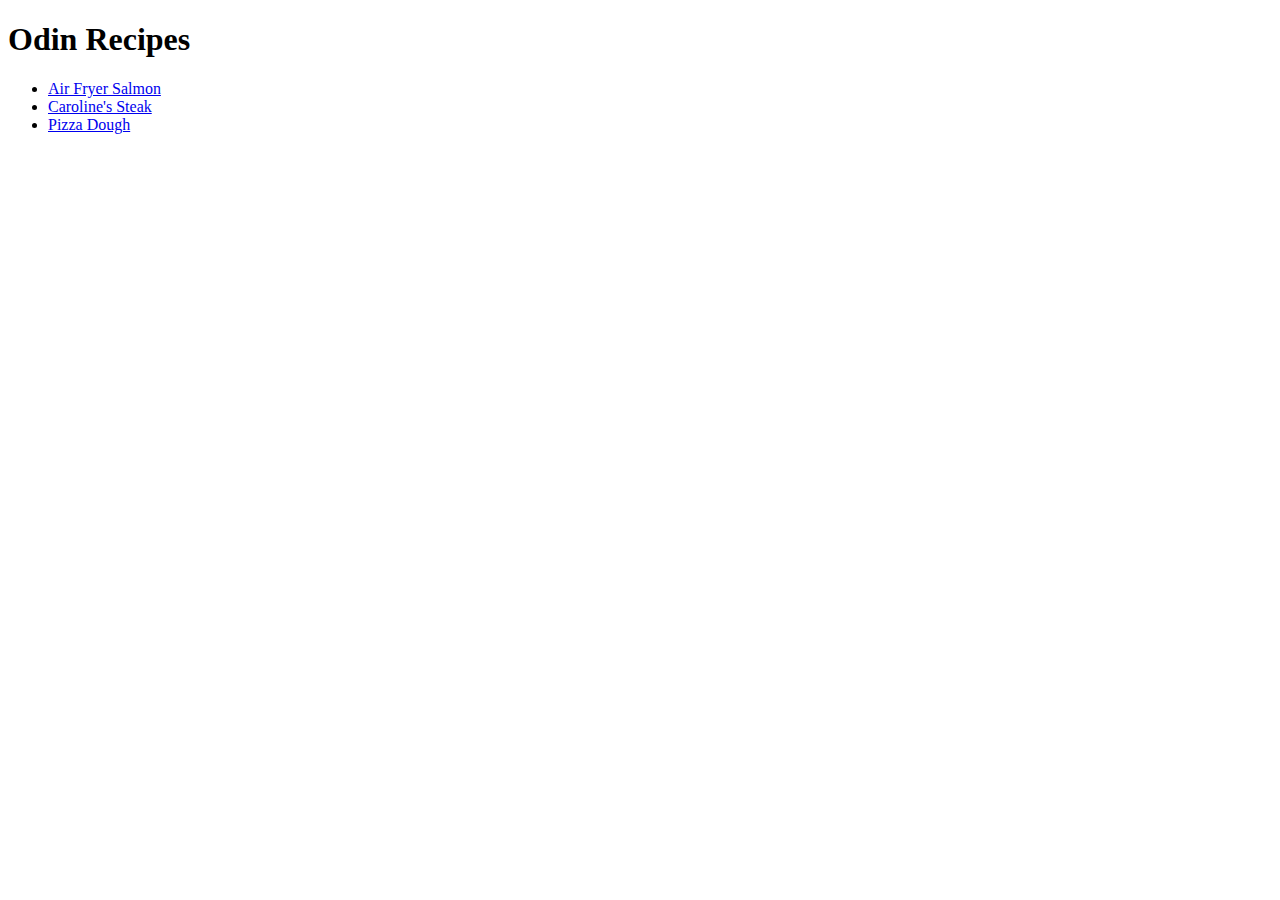
==== index.html @ e18250e6 "added three recipes to my site" ====
<!DOCTYPE html>
<html lang="en">
<head>
    <meta charset="UTF-8">
    <meta name="viewport" content="width=device-width, initial-scale=1.0">
    <title>Document</title>
</head>
<body>
    <h1>Odin Recipes</h1>
    <ul>
    <li><a href="recipes/AirFrySalmon.html">Air Fryer Salmon</a></li>
    <li><a href="recipes/Steak.html">Caroline's Steak</a></li>
    <li><a href="recipes/PizzaDough.html">Pizza Dough</a></li>
    </ul>
</body>
</html>
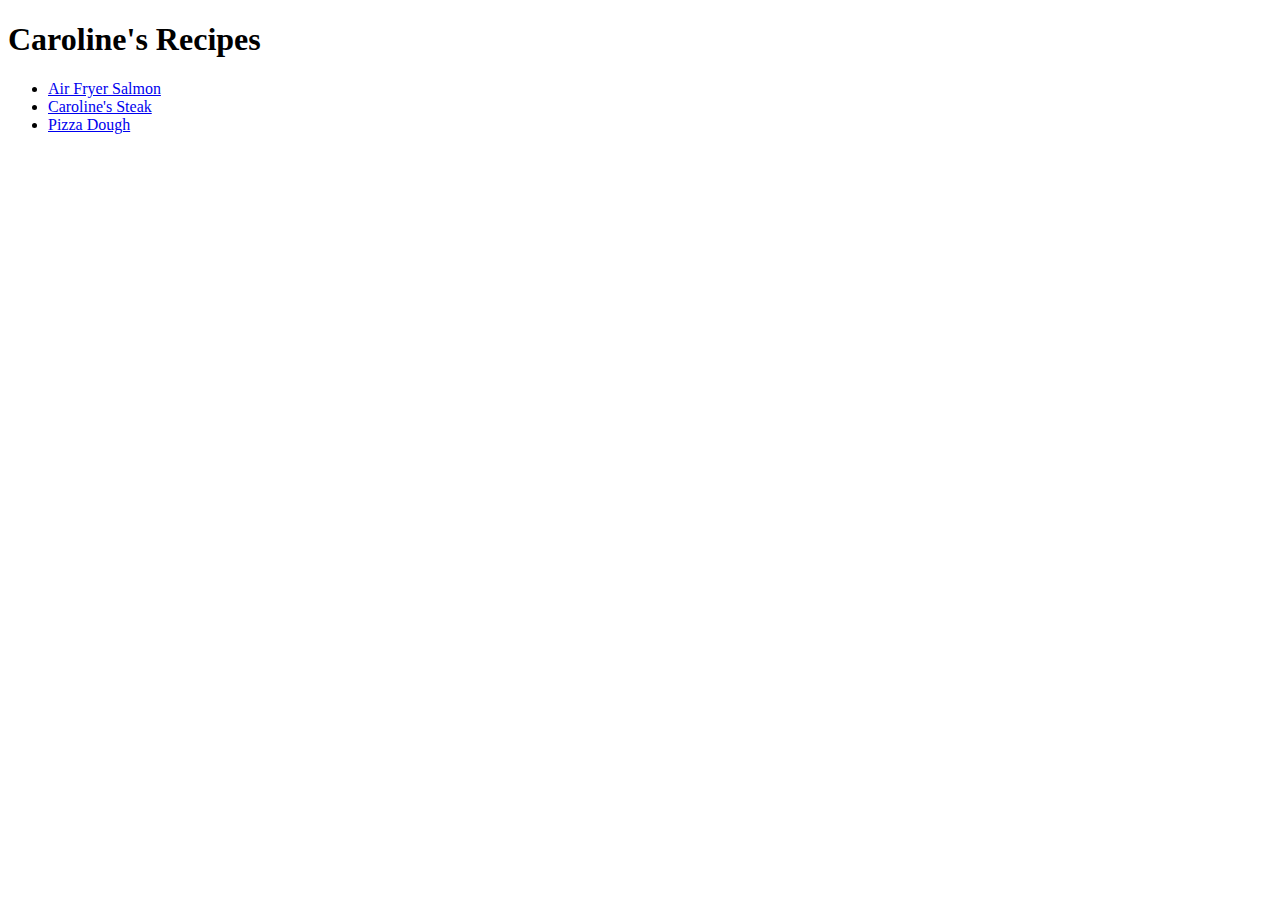
==== commit 968de8e5: "Changed site name" ====
--- a/index.html
+++ b/index.html
@@ -6,7 +6,7 @@
     <title>Document</title>
 </head>
 <body>
-    <h1>Odin Recipes</h1>
+    <h1>Caroline's Recipes</h1>
     <ul>
     <li><a href="recipes/AirFrySalmon.html">Air Fryer Salmon</a></li>
     <li><a href="recipes/Steak.html">Caroline's Steak</a></li>
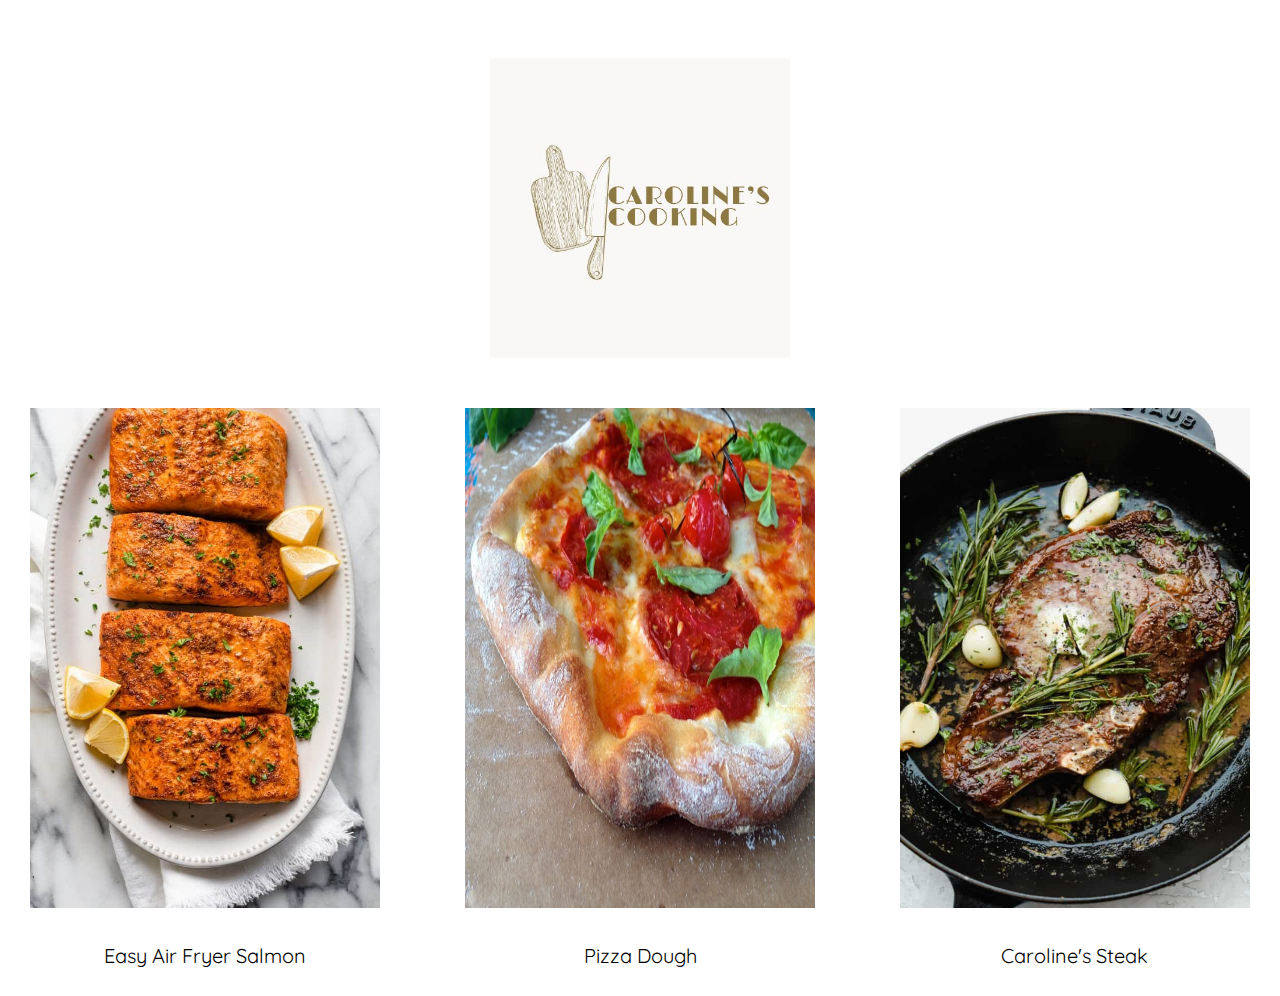
==== commit 8a704b19: "Changed layout and styling of site" ====
--- a/index.html
+++ b/index.html
@@ -1,16 +1,38 @@
 <!DOCTYPE html>
 <html lang="en">
 <head>
+    <link rel="stylesheet" href="styles.css"/>
     <meta charset="UTF-8">
     <meta name="viewport" content="width=device-width, initial-scale=1.0">
-    <title>Document</title>
+    <title>Recipes</title>
 </head>
+
 <body>
-    <h1>Caroline's Recipes</h1>
-    <ul>
-    <li><a href="recipes/AirFrySalmon.html">Air Fryer Salmon</a></li>
-    <li><a href="recipes/Steak.html">Caroline's Steak</a></li>
-    <li><a href="recipes/PizzaDough.html">Pizza Dough</a></li>
-    </ul>
+    <div>
+        <a href="index.html"><img id="logo" class="center" src="./images/Caroline’s Cooking.jpg"></a>
+    </div> 
+
+    <div class="content">
+        <div class="item">
+            <a href="recipes/AirFrySalmon.html">
+                <img src="images/Air-Fryer-Salmon-3.jpg">   
+            </a>
+            <p>Easy Air Fryer Salmon</p>
+        </div>
+        <div class="item">
+            <a href="recipes/PizzaDough.html">
+                <img src="images/Rustic-Pizza-Dough-11.jpg">   
+            </a>
+            <p>Pizza Dough</p>
+        </div>
+        <div class="item">
+            <a href="recipes/Steak.html">
+                <img src="images/ribeyesteak-667x1000.jpg">   
+            </a>
+            <p>Caroline's Steak</p>
+        </div>
+
+    </div>
+    
 </body>
 </html>--- a/styles.css
+++ b/styles.css
@@ -0,0 +1,116 @@
+
+@import url('https://fonts.googleapis.com/css2?family=Indie+Flower&display=swap');
+@import url('https://fonts.googleapis.com/css2?family=Amatic+SC:wght@400;700&family=Indie+Flower&display=swap');
+@import url('https://fonts.googleapis.com/css2?family=Amatic+SC:wght@400;700&family=Indie+Flower&family=Quicksand:wght@300&display=swap');
+html{
+    font-family: 'Quicksand', sans-serif;
+}
+
+h1,h2,h3,h4,h5,h6{
+    font-weight: 300;
+
+}
+.item img:hover{
+    transform: scale(1.05);
+    transition: all ease ;
+    border-radius: 15px;
+    box-shadow: 0 0 5px rgb(136, 219, 140);
+}
+
+
+.heading{
+    font-size: 62px; 
+    font-family: 'Amatic SC', cursive;
+}
+
+a{
+    text-decoration:none;
+}
+#logo{
+    width: 300px;
+    height:300px;
+    margin-left: auto;
+    margin-right: auto;
+    display: block;
+    padding: 50px;
+}
+
+.heading,
+.recipe-title{
+    text-align: center;
+}
+h3{
+    font-weight: bold;
+}
+.content{
+ display:flex;
+ flex-direction: row;
+ justify-content: center;
+ font-size: 20px;
+ gap:20px;
+}
+
+div img{
+    
+    width:350px;
+    height:500px;
+}
+
+.item{
+    display: flex;
+    flex-direction: column;
+    gap:10px;
+    align-items:center;
+    width:400px;
+    text-align: center;
+}
+
+.left{
+    
+    display: flex;
+    flex-direction: column;
+    gap:20px;
+    padding-left: 30px;
+    width:420px;
+    height: 1507px;
+}
+.left img{
+    border-radius: 10px;
+
+}
+.content{
+    gap:40px;
+    display: flex;
+}
+
+
+.right-top{
+    border-radius: 10px;
+    border:1px solid rgb(41, 41, 41);
+    height:500px;
+}
+
+ul{
+    list-style-type: none;
+    padding:0;  
+}
+
+.steps-container{   
+    margin-top:20px;
+    border-radius: 10px;
+    border:1px solid rgb(71, 71, 71);
+    height: 987px;
+
+}
+
+.ingredients-container{
+    border-radius: 10px;
+    background-color: rgb(240, 236, 230);
+    padding:20px;
+    flex-grow: 3;
+}
+
+.right-top,
+.steps-container{
+    padding:0 20px 0px 20px;
+}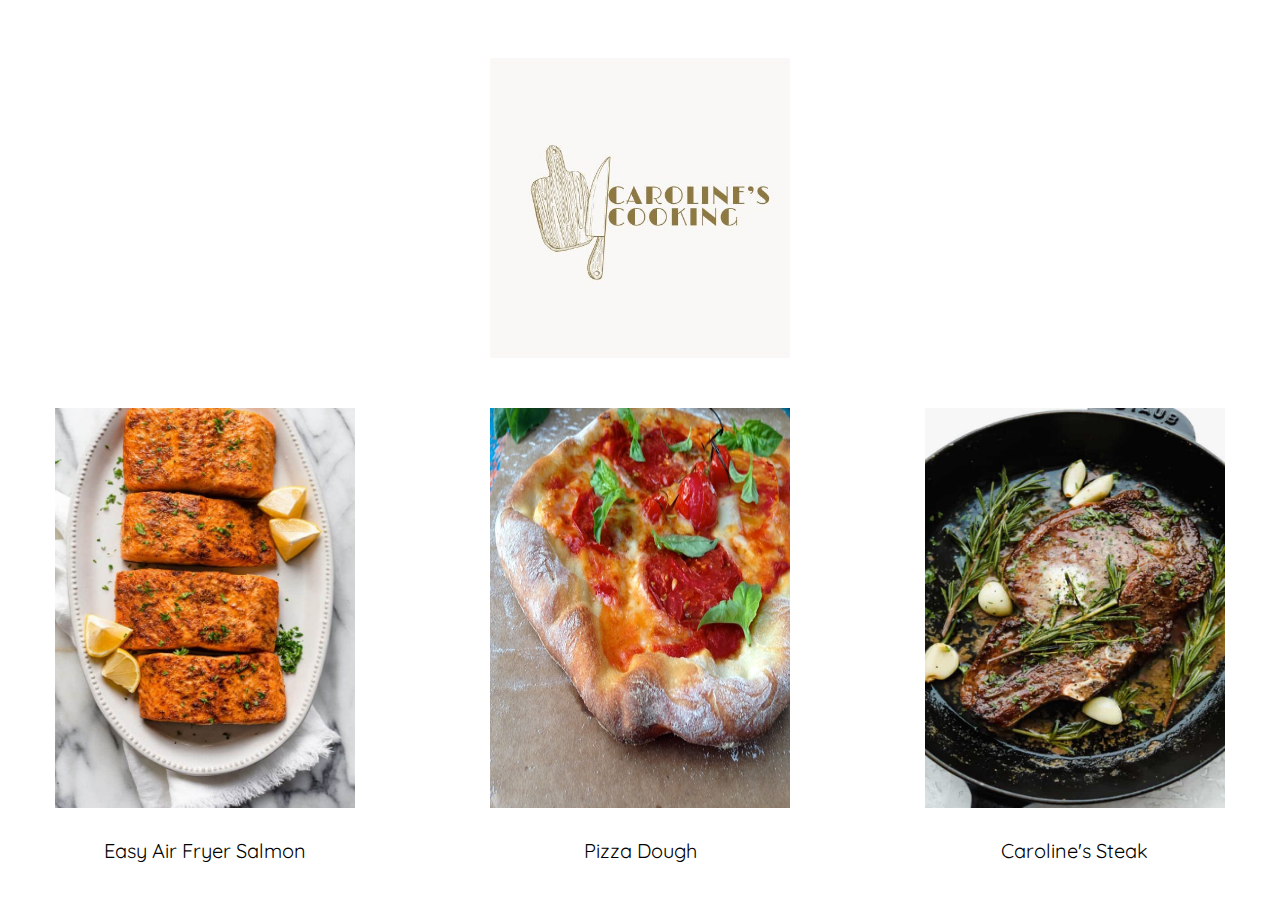
==== commit b52f26d0: "View changes attempt" ====
--- a/index.html
+++ b/index.html
@@ -1,9 +1,8 @@
 <!DOCTYPE html>
 <html lang="en">
 <head>
+    <meta charset="UTF-8" name="viewport" content="width=device-width; initial-scale=1.0;">
     <link rel="stylesheet" href="styles.css"/>
-    <meta charset="UTF-8">
-    <meta name="viewport" content="width=device-width, initial-scale=1.0">
     <title>Recipes</title>
 </head>
 
--- a/styles.css
+++ b/styles.css
@@ -11,12 +11,29 @@
 
 }
 .item img:hover{
+    display: flex;
     transform: scale(1.05);
     transition: all ease ;
     border-radius: 15px;
     box-shadow: 0 0 5px rgb(136, 219, 140);
 }
 
+@media only screen and (max-width: 600px) {
+    img 
+    { 
+        display: flex;
+        height: 100%; 
+        width: 100%; 
+    } 
+    .content{
+        display: flex;
+        width: 100%;
+    }
+    .item{
+        display: flex;
+        width: 100%;
+    }
+}
 
 .heading{
     font-size: 62px; 
@@ -51,9 +68,9 @@
 }
 
 div img{
-    
-    width:350px;
-    height:500px;
+    display: flex;
+    width:300px;
+    height:400px;
 }
 
 .item{
@@ -70,7 +87,7 @@
     display: flex;
     flex-direction: column;
     gap:20px;
-    padding-left: 30px;
+    /* padding-left: 30px; */
     width:420px;
     height: 1507px;
 }
@@ -96,7 +113,7 @@
 }
 
 .steps-container{   
-    margin-top:20px;
+    /* margin-top:20px; */
     border-radius: 10px;
     border:1px solid rgb(71, 71, 71);
     height: 987px;
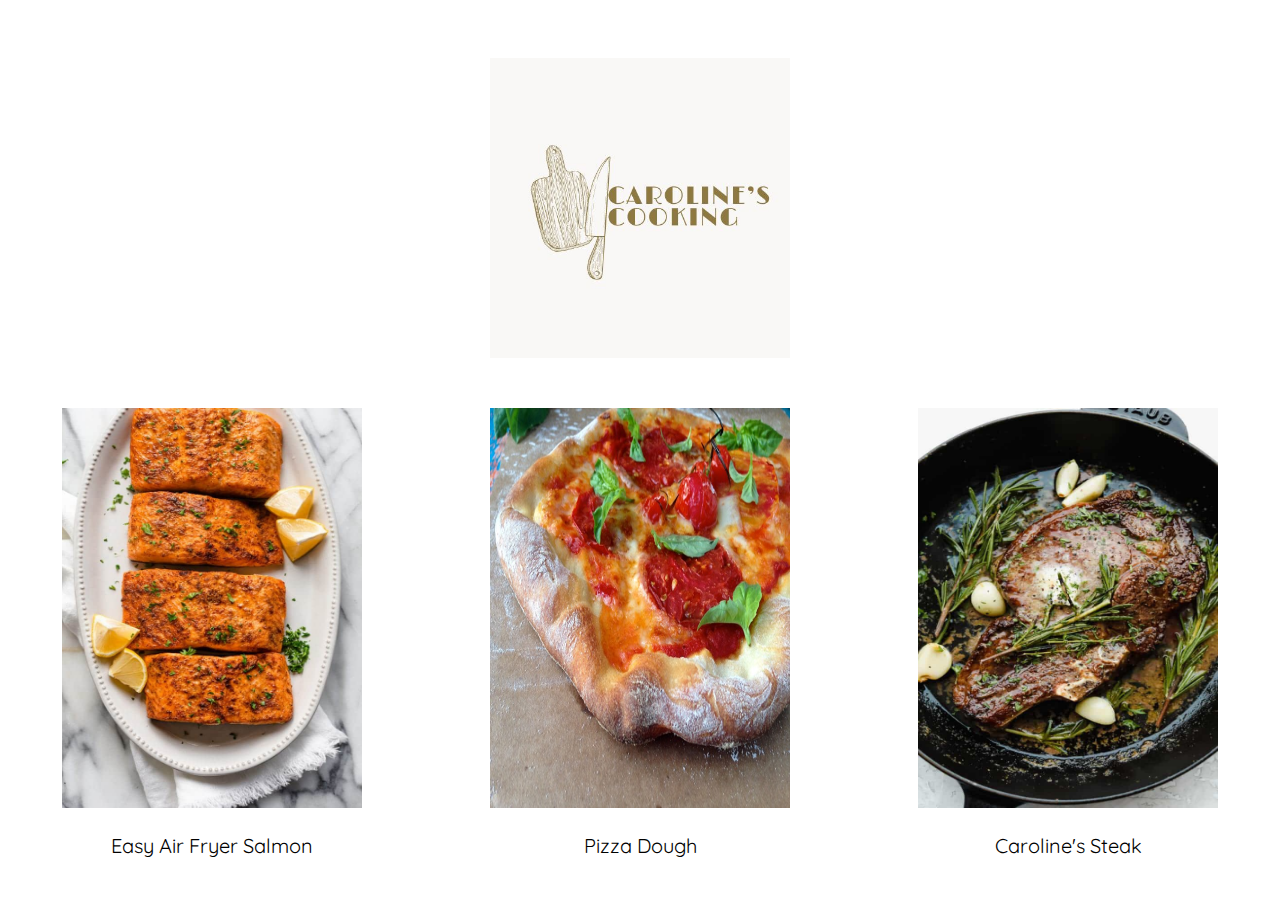
==== commit 407acc2b: "centering images and text on homepage" ====
--- a/index.html
+++ b/index.html
@@ -14,19 +14,19 @@
     <div class="content">
         <div class="item">
             <a href="recipes/AirFrySalmon.html">
-                <img src="images/Air-Fryer-Salmon-3.jpg">   
+                <img class="image" src="images/Air-Fryer-Salmon-3.jpg">   
             </a>
             <p>Easy Air Fryer Salmon</p>
         </div>
         <div class="item">
             <a href="recipes/PizzaDough.html">
-                <img src="images/Rustic-Pizza-Dough-11.jpg">   
+                <img class="image" src="images/Rustic-Pizza-Dough-11.jpg">   
             </a>
             <p>Pizza Dough</p>
         </div>
         <div class="item">
             <a href="recipes/Steak.html">
-                <img src="images/ribeyesteak-667x1000.jpg">   
+                <img class="image" src="images/ribeyesteak-667x1000.jpg">   
             </a>
             <p>Caroline's Steak</p>
         </div>
--- a/styles.css
+++ b/styles.css
@@ -11,28 +11,11 @@
 
 }
 .item img:hover{
-    display: flex;
+    flex: 1;
     transform: scale(1.05);
     transition: all ease ;
     border-radius: 15px;
     box-shadow: 0 0 5px rgb(136, 219, 140);
-}
-
-@media only screen and (max-width: 600px) {
-    img 
-    { 
-        display: flex;
-        height: 100%; 
-        width: 100%; 
-    } 
-    .content{
-        display: flex;
-        width: 100%;
-    }
-    .item{
-        display: flex;
-        width: 100%;
-    }
 }
 
 .heading{
@@ -42,6 +25,7 @@
 
 a{
     text-decoration:none;
+
 }
 #logo{
     width: 300px;
@@ -59,52 +43,53 @@
 h3{
     font-weight: bold;
 }
+
 .content{
- display:flex;
- flex-direction: row;
- justify-content: center;
- font-size: 20px;
- gap:20px;
+    display: flex;
+    align-items: center;
+    flex-wrap: wrap;
+    flex-direction: row;
+    justify-content: center;
+    font-size: 20px;
+    gap:20px;
 }
 
-div img{
+.content2{
     display: flex;
+    flex-direction: row;
+    flex-wrap: wrap;
+    justify-content: center;
+    font-size: 20px;
+    gap:20px;
+}
+
+.image{
+    flex-direction: column;
+    align-items: center;
     width:300px;
     height:400px;
 }
 
 .item{
-    display: flex;
+    flex: 1;
     flex-direction: column;
     gap:10px;
     align-items:center;
     width:400px;
-    text-align: center;
+    text-align:center;
 }
 
 .left{
-    
     display: flex;
-    flex-direction: column;
+    flex-direction:row;
     gap:20px;
     /* padding-left: 30px; */
-    width:420px;
-    height: 1507px;
+    width:auto;
+    height: auto;
 }
 .left img{
     border-radius: 10px;
 
-}
-.content{
-    gap:40px;
-    display: flex;
-}
-
-
-.right-top{
-    border-radius: 10px;
-    border:1px solid rgb(41, 41, 41);
-    height:500px;
 }
 
 ul{
@@ -112,22 +97,31 @@
     padding:0;  
 }
 
+.ingredients-container{
+    border-radius: 10px;
+    background-color: rgb(240, 236, 230);
+    padding:20px;
+    flex-grow: auto;
+}
+
+.description-container{
+    border-radius: 10px;
+    border:1px solid rgb(41, 41, 41);
+    height: auto;
+    flex-grow: auto;
+    padding:0 20px 0px 20px;
+}
+
 .steps-container{   
     /* margin-top:20px; */
     border-radius: 10px;
     border:1px solid rgb(71, 71, 71);
-    height: 987px;
+    height: auto;
+    flex-grow: auto;
+    padding:0 20px 0px 20px;
 
 }
 
-.ingredients-container{
-    border-radius: 10px;
-    background-color: rgb(240, 236, 230);
-    padding:20px;
-    flex-grow: 3;
-}
 
-.right-top,
-.steps-container{
-    padding:0 20px 0px 20px;
-}+
+
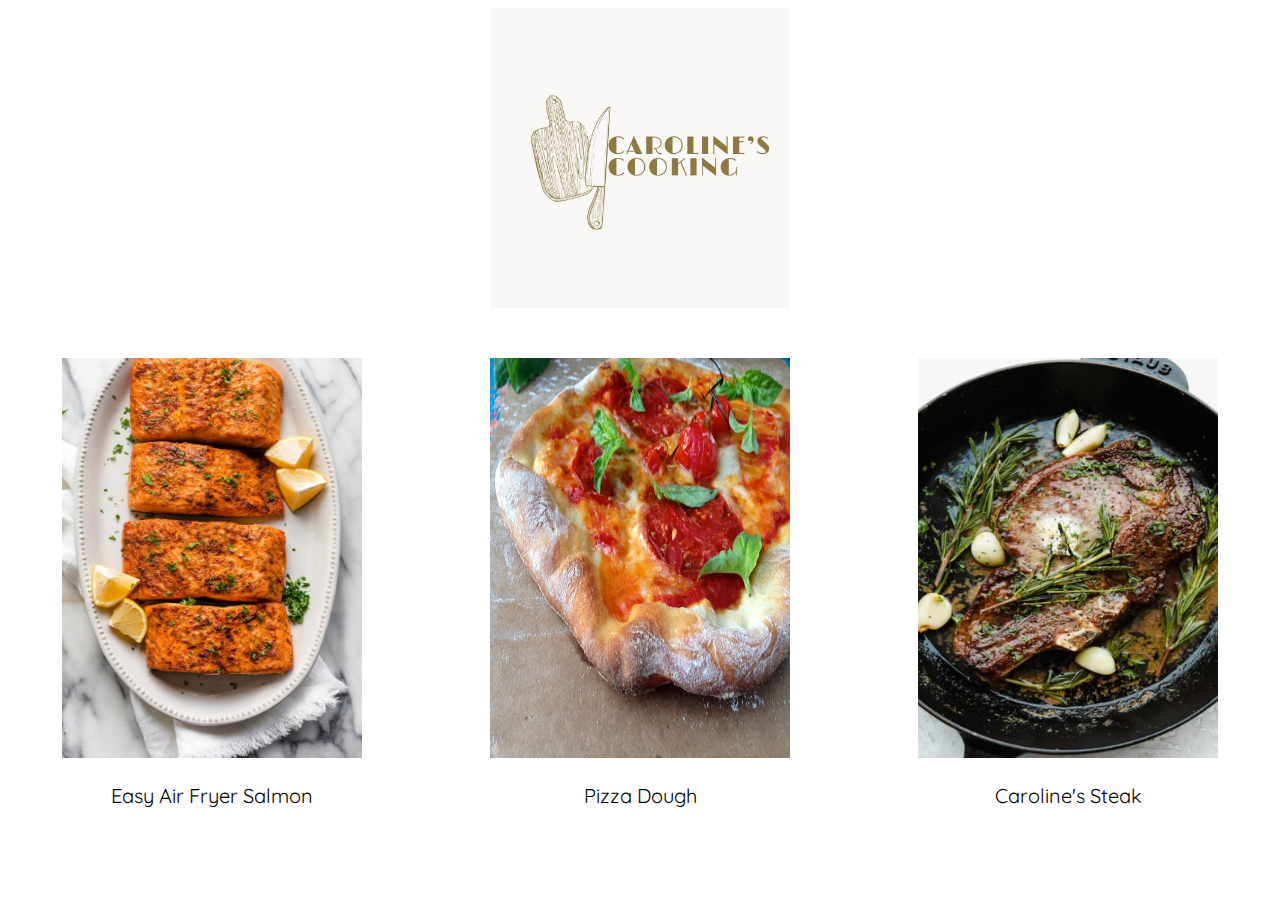
==== commit 2de03892: "logo hover added to indicate clickable link" ====
--- a/index.html
+++ b/index.html
@@ -8,7 +8,9 @@
 
 <body>
     <div>
-        <a href="index.html"><img id="logo" class="center" src="./images/Caroline’s Cooking.jpg"></a>
+        <a href="index.html">
+            <img id="logo" class="center" src="./images/Caroline’s Cooking.jpg">
+        </a>
     </div> 
 
     <div class="content">
--- a/styles.css
+++ b/styles.css
@@ -33,8 +33,22 @@
     margin-left: auto;
     margin-right: auto;
     display: block;
-    padding: 50px;
+    margin-bottom: 50px;
 }
+#logo:hover{
+    width: 300px;
+    height:300px;
+    margin-left: auto;
+    margin-right: auto;
+    display: block;
+
+    flex: 1;
+    transform: scale(1.05);
+    transition: all ease ;
+    border-radius: 15px;
+    box-shadow: 0 0 5px rgb(136, 219, 140);
+}
+
 
 .heading,
 .recipe-title{
@@ -56,7 +70,6 @@
 
 .content2{
     display: flex;
-    flex-direction: row;
     flex-wrap: wrap;
     justify-content: center;
     font-size: 20px;
@@ -70,12 +83,12 @@
     height:400px;
 }
 
-.item{
+.item{ 
     flex: 1;
     flex-direction: column;
     gap:10px;
     align-items:center;
-    width:400px;
+    /* width:400px; */
     text-align:center;
 }
 
@@ -87,6 +100,12 @@
     width:auto;
     height: auto;
 }
+
+.right{
+    display: flex;
+    flex-direction: row;
+}
+
 .left img{
     border-radius: 10px;
 
@@ -101,14 +120,18 @@
     border-radius: 10px;
     background-color: rgb(240, 236, 230);
     padding:20px;
+    flex
     flex-grow: auto;
+    flex-wrap: auto;
 }
 
 .description-container{
     border-radius: 10px;
     border:1px solid rgb(41, 41, 41);
     height: auto;
-    flex-grow: auto;
+    width: auto;
+    /* flex-grow: auto; */
+    flex-wrap: auto;
     padding:0 20px 0px 20px;
 }
 
@@ -117,7 +140,9 @@
     border-radius: 10px;
     border:1px solid rgb(71, 71, 71);
     height: auto;
-    flex-grow: auto;
+    width: auto;
+    /* flex-grow: auto; */
+    flex-wrap: auto;
     padding:0 20px 0px 20px;
 
 }
